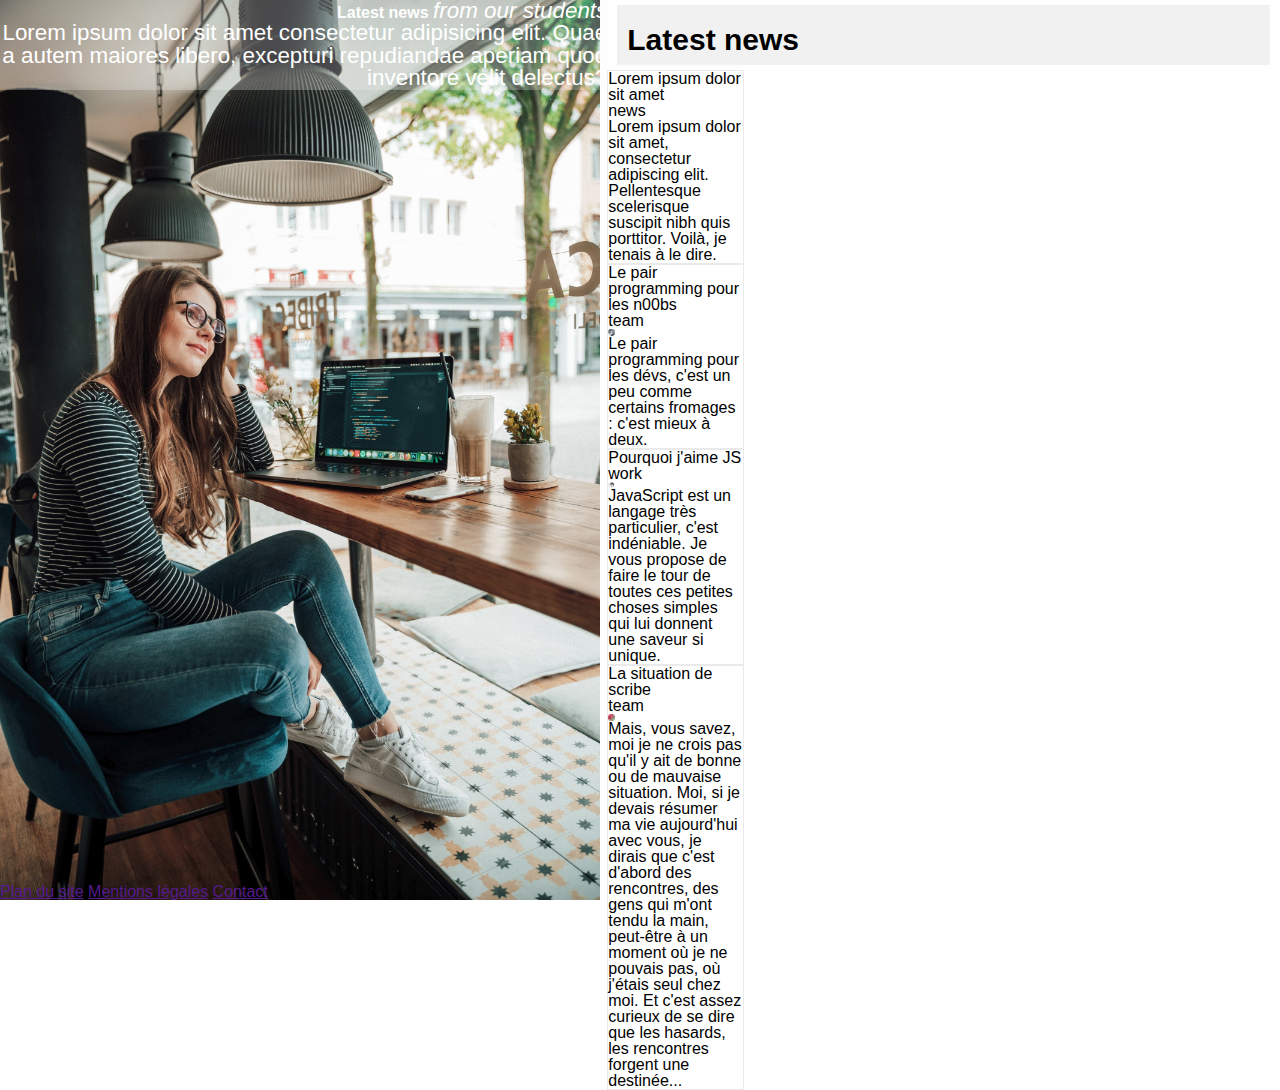
==== html/index.html @ a3008d43 "commit" ====
<!DOCTYPE html>
<html lang="en">
<head>
    <meta charset="UTF-8">
    <meta name="viewport" content="width=device-width, initial-scale=1.0">
    <title>O'news</title>

    <link rel="stylesheet" href="../css/reset.css">
    <link rel="stylesheet" href="../css/styles.css">
</head>

<body>  
    <header class="header">
        
        <article class="header__article">
            <h1 class="header__title">Latest news <span class="header__subtitle">from our students</span></h1>  
            <p class="header__description">
                    Lorem ipsum dolor sit amet consectetur adipisicing elit.
                    Quae a autem maiores libero, excepturi repudiandae aperiam
                    quod inventore velit delectus?
            </p>
        </article>

            <nav class="nav__header">
                <a href=""> Plan du site</a>  
                <a href=""> Mentions légales</a>
                <a href="">Contact</a>          
            </nav>
    </header>
        
    <main class="main">          
        <h1 class="main__title">Latest news</h1>   
        
        <section class="section">
            <article class="section__article">
                <h1 class="title__article">Lorem ipsum dolor sit amet</h1>
                <h2 class="subtitle__article">news</h2>
                <img class="logo" src="../images/icon-john.pn" alt=""> <span></span>               
                <p>Lorem ipsum dolor sit amet,
                   consectetur adipiscing elit. 
                   Pellentesque scelerisque suscipit nibh quis porttitor. 
                   Voilà, je tenais à le dire.</p>
                <a href=""></a>
            </article>

            <article class="section__article">
                <h1 class="title__article">Le pair programming pour les n00bs</h1>
                <h2 class="subtitle__article"> team </h2>
                <img class="logo" src="../images/icon-dar.png" alt=""> <span></span>
                <p>Le pair programming pour les dévs, 
                    c'est un peu comme certains fromages : 
                    c'est mieux à deux.</p>
                <a href=""></a>
            </article>
            
            <article class="section__article">
                <h1 class="title__article">Pourquoi j'aime JS</h1>
                <h2 class="subtitle__article">work</h2>
                <img class="logo" src="../images/icon-ohz.png" alt=""> <span></span>
                <p> JavaScript est un langage très particulier, 
                    c'est indéniable. Je vous propose de faire le 
                    tour de toutes ces petites choses simples qui lui 
                    donnent une saveur si unique.
                </p>
                <a href=""></a>
            </article>

            <article class="section__article">
                <h1 class="title__article">La situation de scribe</h1>
                <h2 class="subtitle__article">team</h2>
                <img class="logo" src="../images//icon-spr.png" alt=""> <span></span>
                <p> Mais, vous savez, moi je ne crois pas qu'il y ait 
                    de bonne ou de mauvaise situation. Moi, si je devais 
                    résumer ma vie aujourd'hui avec vous, je dirais que c'est 
                    d'abord des rencontres, des gens qui m'ont tendu la main, 
                    peut-être à un moment où je ne pouvais pas, où j'étais seul 
                    chez moi. Et c'est assez curieux de se dire que les hasards, 
                    les rencontres forgent une destinée...
                </p> 
                <a href=""></a>
            </article>
        </section>
    </main>
</body>    
</html>
---- css/styles.css ----
body {
    display: flex;     
    margin: auto;  
    max-height: 100vh;
    font-family: sans-serif;   
}

/* HEADER */

header {
    background-image: url(../images/nicole.jpg);
    background-size: contain;
    background-repeat: no-repeat; 
    display: flex;  
    flex-direction: column; 
    justify-content: space-between;       
}

.header__article {
    background-color: #f9f9f942;
    display: block;    
}

.header__description {
    text-align: end;
}

.header p {
    color: #fff;
    font-size: 1.4rem;
    text-align: end;
}

.header__title {
    color: #fff;
    font-weight: 800;
    text-align: end;
}

.header__subtitle {
    font-style: italic;
    font-weight: 200;
    font-size: 1.4rem;
}


/* MAIN */

.main {   
    width: 180vh;
}

.main__title {
    background-color: #f1f1f1;
    font-size: 30px;
    font-weight: 700;
    margin: 5px 10px;
    padding-top: 20px;
    padding-left: 10px; 
    padding-bottom: 10px;   
}


.section__article {
    border: 1px solid #eaeaea;
    display: flex;
    flex-wrap: wrap;
    flex-direction: column;
    width: 20%;
}

.logo {
    width: 5%
}
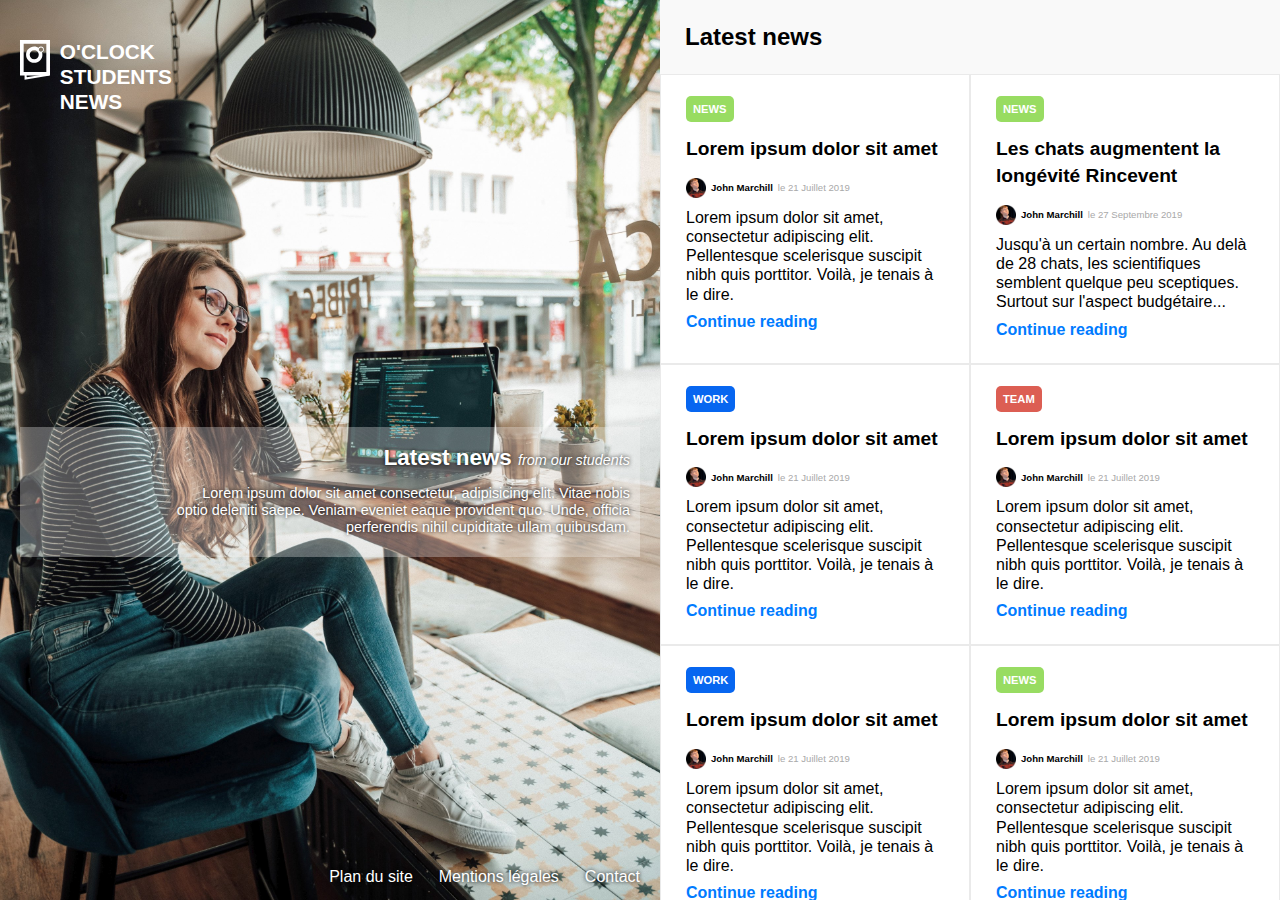
==== commit bc344d42: "clean commit" ====
--- a/html/index.html
+++ b/html/index.html
@@ -1,85 +1,185 @@
 <!DOCTYPE html>
 <html lang="en">
-<head>
+<head> 
     <meta charset="UTF-8">
+    <meta http-equiv="X-UA-Compatible" content="IE=edge">
     <meta name="viewport" content="width=device-width, initial-scale=1.0">
-    <title>O'news</title>
-
     <link rel="stylesheet" href="../css/reset.css">
     <link rel="stylesheet" href="../css/styles.css">
+    <title>O'Clock Students News</title>
 </head>
+<body>
+    <header class="header">
+        <h1 class="header__title">
+            <img src="../images/onews.svg" alt="Logo O'News" class="header__title-image">
+            <span class="header__title-text">O'Clock Students News</span>
+        </h1>
 
-<body>  
-    <header class="header">
-        
         <article class="header__article">
-            <h1 class="header__title">Latest news <span class="header__subtitle">from our students</span></h1>  
-            <p class="header__description">
-                    Lorem ipsum dolor sit amet consectetur adipisicing elit.
-                    Quae a autem maiores libero, excepturi repudiandae aperiam
-                    quod inventore velit delectus?
+            <h2 class="header__article-title">
+                Latest news
+                <span class="header__article-subtitle"> from our students</span>
+            </h2>
+            <p class="header__article-content">
+                Lorem ipsum dolor sit amet consectetur, adipisicing elit. Vitae nobis optio deleniti saepe. Veniam eveniet eaque provident quo. Unde, officia perferendis nihil cupiditate ullam quibusdam.
             </p>
         </article>
 
-            <nav class="nav__header">
-                <a href=""> Plan du site</a>  
-                <a href=""> Mentions légales</a>
-                <a href="">Contact</a>          
-            </nav>
+        <nav class="header__menu">
+            <a href="#" class="header__menu-item">Plan du site</a>
+            <a href="#" class="header__menu-item">Mentions légales</a>
+            <a href="#" class="header__menu-item">Contact</a>
+        </nav>
+
+
     </header>
-        
-    <main class="main">          
-        <h1 class="main__title">Latest news</h1>   
-        
-        <section class="section">
-            <article class="section__article">
-                <h1 class="title__article">Lorem ipsum dolor sit amet</h1>
-                <h2 class="subtitle__article">news</h2>
-                <img class="logo" src="../images/icon-john.pn" alt=""> <span></span>               
-                <p>Lorem ipsum dolor sit amet,
-                   consectetur adipiscing elit. 
-                   Pellentesque scelerisque suscipit nibh quis porttitor. 
-                   Voilà, je tenais à le dire.</p>
-                <a href=""></a>
+
+    <main class="main">
+
+        <h2 class="main__title">Latest news</h2>
+
+        <section class="main__articles-container">
+            <article class="main__article">
+                <div class="main__article-tags">
+                    <span class="main__article-tag main__article-tag--news">
+                        News
+                    </span>
+                </div>
+
+                <h3 class="main__article-title">Lorem ipsum dolor sit amet</h3>
+
+                <div class="main__article-infos">
+                    <img src="../images/icon-john.png" alt="" class="article__author-image">
+                    <strong class="article__author-name">John Marchill</strong>
+                    <span class="article__date">le 21 Juillet 2019</span>
+                </div>
+
+                <p class="main__article-content">
+                    Lorem ipsum dolor sit amet, consectetur adipiscing elit. Pellentesque scelerisque suscipit nibh quis porttitor. Voilà, je tenais à le dire.
+                </p>
+
+                <a href="#" class="main__article-link">Continue reading</a>
+
             </article>
 
-            <article class="section__article">
-                <h1 class="title__article">Le pair programming pour les n00bs</h1>
-                <h2 class="subtitle__article"> team </h2>
-                <img class="logo" src="../images/icon-dar.png" alt=""> <span></span>
-                <p>Le pair programming pour les dévs, 
-                    c'est un peu comme certains fromages : 
-                    c'est mieux à deux.</p>
-                <a href=""></a>
-            </article>
-            
-            <article class="section__article">
-                <h1 class="title__article">Pourquoi j'aime JS</h1>
-                <h2 class="subtitle__article">work</h2>
-                <img class="logo" src="../images/icon-ohz.png" alt=""> <span></span>
-                <p> JavaScript est un langage très particulier, 
-                    c'est indéniable. Je vous propose de faire le 
-                    tour de toutes ces petites choses simples qui lui 
-                    donnent une saveur si unique.
+            <article class="main__article">
+                <div class="main__article-tags">
+                    <span class="main__article-tag main__article-tag--news">
+                        News
+                    </span>
+                </div>
+
+                <h3 class="main__article-title">Les chats augmentent la longévité
+                    Rincevent</h3>
+
+                <div class="main__article-infos">
+                    <img src="../images/icon-john.png" alt="" class="article__author-image">
+                    <strong class="article__author-name">John Marchill</strong>
+                    <span class="article__date">le 27 Septembre 2019</span>
+                </div>
+
+                <p class="main__article-content">
+                    Jusqu'à un certain nombre. Au delà de 28 chats, les scientifiques semblent quelque peu sceptiques. Surtout sur l'aspect budgétaire...
                 </p>
-                <a href=""></a>
+
+                <a href="#" class="main__article-link">Continue reading</a>
+
             </article>
 
-            <article class="section__article">
-                <h1 class="title__article">La situation de scribe</h1>
-                <h2 class="subtitle__article">team</h2>
-                <img class="logo" src="../images//icon-spr.png" alt=""> <span></span>
-                <p> Mais, vous savez, moi je ne crois pas qu'il y ait 
-                    de bonne ou de mauvaise situation. Moi, si je devais 
-                    résumer ma vie aujourd'hui avec vous, je dirais que c'est 
-                    d'abord des rencontres, des gens qui m'ont tendu la main, 
-                    peut-être à un moment où je ne pouvais pas, où j'étais seul 
-                    chez moi. Et c'est assez curieux de se dire que les hasards, 
-                    les rencontres forgent une destinée...
-                </p> 
-                <a href=""></a>
+            <article class="main__article">
+                <div class="main__article-tags">
+                    <span class="main__article-tag main__article-tag--work">
+                        Work
+                    </span>
+                </div>
+
+                <h3 class="main__article-title">Lorem ipsum dolor sit amet</h3>
+
+                <div class="main__article-infos">
+                    <img src="../images/icon-john.png" alt="" class="article__author-image">
+                    <strong class="article__author-name">John Marchill</strong>
+                    <span class="article__date">le 21 Juillet 2019</span>
+                </div>
+
+                <p class="main__article-content">
+                    Lorem ipsum dolor sit amet, consectetur adipiscing elit. Pellentesque scelerisque suscipit nibh quis porttitor. Voilà, je tenais à le dire.
+                </p>
+
+                <a href="#" class="main__article-link">Continue reading</a>
+
             </article>
+
+            <article class="main__article">
+                <div class="main__article-tags">
+                    <span class="main__article-tag main__article-tag--team">
+                        Team
+                    </span>
+                </div>
+
+                <h3 class="main__article-title">Lorem ipsum dolor sit amet</h3>
+
+                <div class="main__article-infos">
+                    <img src="../images/icon-john.png" alt="" class="article__author-image">
+                    <strong class="article__author-name">John Marchill</strong>
+                    <span class="article__date">le 21 Juillet 2019</span>
+                </div>
+
+                <p class="main__article-content">
+                    Lorem ipsum dolor sit amet, consectetur adipiscing elit. Pellentesque scelerisque suscipit nibh quis porttitor. Voilà, je tenais à le dire.
+                </p>
+
+                <a href="#" class="main__article-link">Continue reading</a>
+
+            </article>
+
+            <article class="main__article">
+                <div class="main__article-tags">
+                    <span class="main__article-tag main__article-tag--work">
+                        Work
+                    </span>
+                </div>
+
+                <h3 class="main__article-title">Lorem ipsum dolor sit amet</h3>
+
+                <div class="main__article-infos">
+                    <img src="../images/icon-john.png" alt="" class="article__author-image">
+                    <strong class="article__author-name">John Marchill</strong>
+                    <span class="article__date">le 21 Juillet 2019</span>
+                </div>
+
+                <p class="main__article-content">
+                    Lorem ipsum dolor sit amet, consectetur adipiscing elit. Pellentesque scelerisque suscipit nibh quis porttitor. Voilà, je tenais à le dire.
+                </p>
+
+                <a href="#" class="main__article-link">Continue reading</a>
+
+            </article>
+
+            <article class="main__article">
+                <div class="main__article-tags">
+                    <span class="main__article-tag main__article-tag--news">
+                        News
+                    </span>
+                </div>
+
+                <h3 class="main__article-title">Lorem ipsum dolor sit amet</h3>
+
+                <div class="main__article-infos">
+                    <img src="../images/icon-john.png" alt="" class="article__author-image">
+                    <strong class="article__author-name">John Marchill</strong>
+                    <span class="article__date">le 21 Juillet 2019</span>
+                </div>
+
+                <p class="main__article-content">
+                    Lorem ipsum dolor sit amet, consectetur adipiscing elit. Pellentesque scelerisque suscipit nibh quis porttitor. Voilà, je tenais à le dire.
+                </p>
+
+                <a href="#" class="main__article-link">Continue reading</a>
+
+            </article>
+
         </section>
     </main>
-</body>    
+
+</body>
 </html>--- a/css/styles.css
+++ b/css/styles.css
@@ -1,74 +1,189 @@
-body {
-    display: flex;     
-    margin: auto;  
-    max-height: 100vh;
-    font-family: sans-serif;   
+:root {
+    --white: white;
+    --article-link: #007bff;
+    --article-link-hover: #0056b3;
+    --header-article-box: #f9f9f950;
+    --article-border: #eaeaea;
+    --tag-work: #0766F0;
+    --tag-team: #DC5E53;
+    --tag-news: #98DC62;
 }
 
-/* HEADER */
+body {
+    font-family: sans-serif;
+    height: 100vh;
+    display: flex;
+}
 
-header {
+.header {
+    display: flex;
+    flex-direction: column;
+    justify-content: space-between;
+    padding: 40px 20px 15px 20px;
     background-image: url(../images/nicole.jpg);
-    background-size: contain;
-    background-repeat: no-repeat; 
-    display: flex;  
-    flex-direction: column; 
-    justify-content: space-between;       
+    background-position: center;
+    background-size: cover;
+    color: white;
+    width: 50%;
+}
+
+.header__title {
+    display: flex;
+    gap: 10px;
+    text-transform: uppercase;
+    font-weight: bold;
+    font-size: 1.3rem;
+    line-height: 1.2;
+}
+
+.header__title-image {
+    height: 40px;
+}
+
+.header__title-text {
+    width: 1px;
 }
 
 .header__article {
-    background-color: #f9f9f942;
-    display: block;    
-}
-
-.header__description {
-    text-align: end;
-}
-
-.header p {
-    color: #fff;
-    font-size: 1.4rem;
-    text-align: end;
-}
-
-.header__title {
-    color: #fff;
-    font-weight: 800;
-    text-align: end;
-}
-
-.header__subtitle {
-    font-style: italic;
-    font-weight: 200;
-    font-size: 1.4rem;
+    background-color: var(--header-article-box);
+    padding: 20px 10px 20px 150px;
+    text-align: right;
+    text-shadow: 0 0 4px black;
 }
 
 
-/* MAIN */
+.header__article-title {
+    font-size: 1.4rem;
+    font-weight: bold;
+    margin-bottom: 15px;
+}
 
-.main {   
-    width: 180vh;
+.header__article-subtitle {
+    font-size: 0.9rem;
+    font-weight: 200;
+    font-style: italic;
+}
+
+.header__article-content {
+    line-height: 1.2;
+    font-size: 0.9rem;
+    font-weight: 200;
+}
+
+.header__menu {
+    display: flex;
+    width: 100%;
+    justify-content:flex-end;
+    gap: 26px;
+}
+
+.header__menu-item {
+    color: white;
+    text-decoration: none;
+    text-shadow: 0 0 4px black;
+    transition-duration: 100ms;
+}
+
+.header__menu-item:hover {
+    color: rgb(228, 228, 228);
+    text-decoration: underline;
+}
+
+
+.main {
+    display: flex;
+    flex-direction: column;
+    overflow: hidden scroll;
+    width: 50%;;
 }
 
 .main__title {
-    background-color: #f1f1f1;
-    font-size: 30px;
-    font-weight: 700;
-    margin: 5px 10px;
-    padding-top: 20px;
-    padding-left: 10px; 
-    padding-bottom: 10px;   
+    font-size: 1.5rem;
+    font-weight: bold;
+    padding: 25px;
+    margin-bottom: 0;
+    background-color: #f9f9f9;
 }
 
-
-.section__article {
-    border: 1px solid #eaeaea;
+.main__articles-container {
     display: flex;
     flex-wrap: wrap;
-    flex-direction: column;
-    width: 20%;
 }
 
-.logo {
-    width: 5%
+.main__article {
+    box-sizing: border-box;
+    width: 50%;
+    border: 1px solid var(--article-border);
+    padding: 25px;
 }
+
+.main__article-tags {
+    margin-bottom: 20px;
+}
+
+.main__article-tag {
+    padding: 7px;
+    color: white;
+    border-radius: 5px;
+    text-transform: uppercase;
+    font-weight: bold;
+    font-size: 0.7rem;
+}
+
+.main__article-tag--work {
+    background-color: var(--tag-work);
+}
+
+.main__article-tag--team {
+    background-color: var(--tag-team);
+}
+
+.main__article-tag--news {
+    background-color: var(--tag-news);
+}
+
+.main__article-title {
+    font-weight: bold;
+    font-size: 1.2rem;
+    margin: 15px 0;
+    line-height: 1.4;
+}
+
+.main__article-infos {
+    display: flex;
+    align-items: center;
+    font-size: 0.6rem;
+    margin-bottom: 10px;
+}
+
+.article__author-image {
+    width: 20px;
+    margin-right: 5px;
+}
+
+.article__author-name {
+    font-weight: bold;
+    margin-right: 5px;
+}
+
+.article__date {
+    font-weight: 200;
+    color: darkgray;
+}
+
+.main__article-content {
+    line-height: 1.2;
+    margin-bottom: 10px;
+}
+
+.main__article-link {
+    color: var(--article-link);
+    font-weight: bold;
+    text-decoration: none;
+    transition-duration: 100ms;
+}
+
+.main__article-link:hover {
+    color: var(--article-link-hover);
+    text-decoration: underline;
+}
